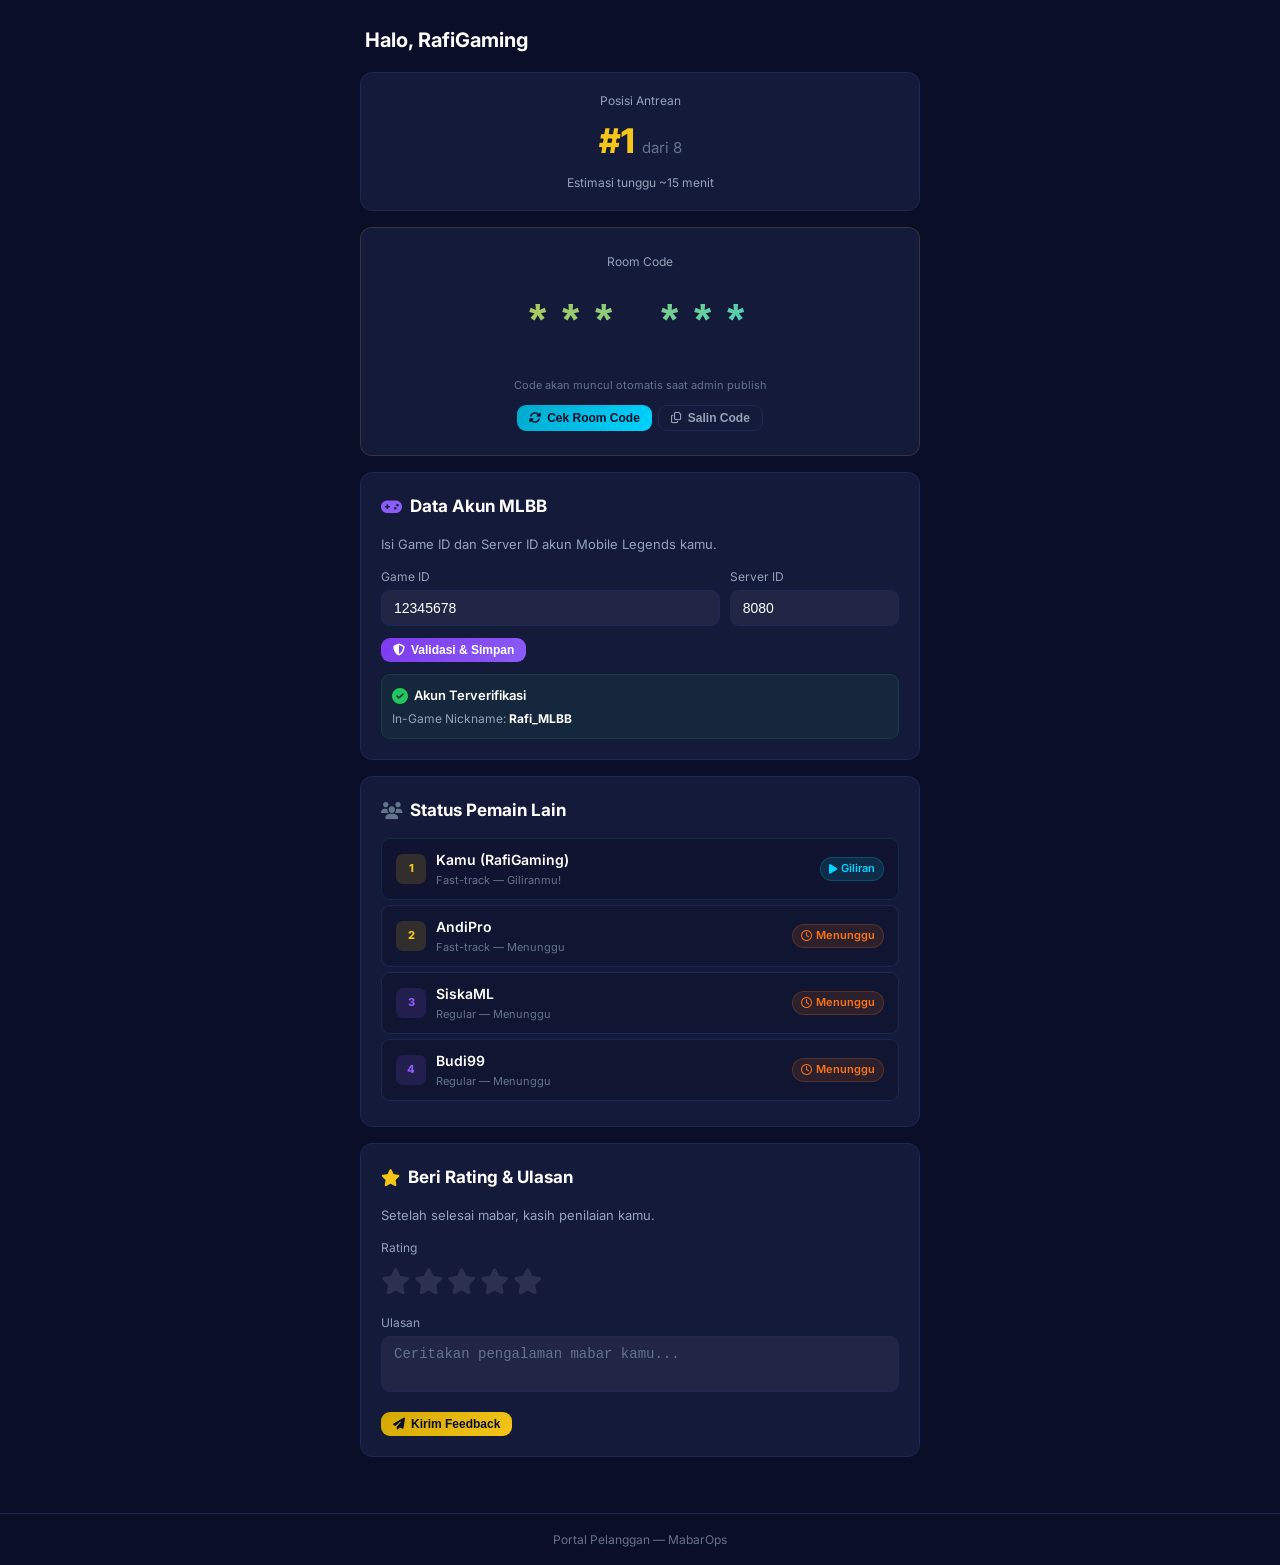
==== customer-portal.html @ 6ec783de "feat: initial MabarOps mockup" ====
<!DOCTYPE html>
<html lang="id">
<head>
  <meta charset="UTF-8"/>
  <meta name="viewport" content="width=device-width,initial-scale=1.0"/>
  <title>Portal - MabarOps</title>
  <link rel="stylesheet" href="css/style.css"/>
  <link rel="stylesheet" href="https://cdnjs.cloudflare.com/ajax/libs/font-awesome/6.5.1/css/all.min.css"/>
  <link href="https://fonts.googleapis.com/css2?family=Inter:wght@400;500;600;700;800&display=swap" rel="stylesheet"/>
</head>
<body>

<div class="page-no-nav">
  <div class="container" style="max-width:600px;">

    <div style="margin-bottom:16px;">
      <h1 style="font-size:20px;font-weight:700;"><i class="fa-solid fa-hand-wave" style="color:var(--gold);"></i> Halo, RafiGaming</h1>
    </div>

    <div class="card" style="text-align:center;padding:18px;">
      <p style="font-size:12px;color:var(--text2);">Posisi Antrean</p>
      <div style="font-size:34px;font-weight:800;color:var(--gold);margin:4px 0;">#1 <span style="font-size:15px;font-weight:400;color:var(--text3);">dari 8</span></div>
      <p style="font-size:12px;color:var(--text2);">Estimasi tunggu ~15 menit</p>
    </div>

    <div class="card" style="text-align:center;padding:24px 18px;border-color:rgb(245 197 24 / 0.15);">
      <p style="font-size:12px;color:var(--text2);margin-bottom:6px;">Room Code</p>
      <div class="room-code-big room-code-display" style="font-size:44px;">*** ***</div>
      <p style="font-size:11px;color:var(--text3);margin:6px 0 10px;">Code akan muncul otomatis saat admin publish</p>
      <div style="display:flex;gap:6px;justify-content:center;">
        <button class="btn btn-cyan btn-sm" onclick="document.querySelectorAll('.room-code-display').forEach(function(e){e.textContent='789 012';});toast('Room Code: 789012','success')"><i class="fa-solid fa-rotate"></i> Cek Room Code</button>
        <button class="btn btn-outline btn-sm" onclick="copyText('789012')"><i class="fa-regular fa-copy"></i> Salin Code</button>
      </div>
    </div>

    <div class="card">
      <div class="section-title"><i class="fa-solid fa-gamepad" style="color:var(--purple);"></i> Data Akun MLBB</div>
      <p class="section-sub">Isi Game ID dan Server ID akun Mobile Legends kamu.</p>
      <div class="grid-form-2">
        <div>
          <label style="font-size:12px;color:var(--text2);display:block;margin-bottom:4px;">Game ID</label>
          <input type="text" value="12345678" placeholder="Game ID" class="input" maxlength="10"/>
        </div>
        <div>
          <label style="font-size:12px;color:var(--text2);display:block;margin-bottom:4px;">Server ID</label>
          <input type="number" value="8080" placeholder="Server ID" class="input" maxlength="5" oninput="if(this.value.length>5)this.value=this.value.slice(0,5)"/>
        </div>
      </div>
      <button class="btn btn-purple btn-sm" style="margin-top:12px;" onclick="
        document.getElementById('validasiHasil').classList.remove('hidden');
        toast('Akun tervalidasi — Nick: Rafi_MLBB','success');
      "><i class="fa-solid fa-shield-halved"></i> Validasi &amp; Simpan</button>

      <div id="validasiHasil" class="hidden" style="margin-top:12px;padding:10px;border-radius:9px;background:rgb(34 197 94 / 0.08);border:1px solid rgb(34 197 94 / 0.15);">
        <div style="display:flex;align-items:center;gap:6px;">
          <i class="fa-solid fa-check-circle" style="color:var(--green);"></i>
          <span style="font-size:13px;font-weight:600;">Akun Terverifikasi</span>
        </div>
        <p style="font-size:12px;color:var(--text2);margin-top:3px;">In-Game Nickname: <strong style="color:#fff;">Rafi_MLBB</strong></p>
      </div>
    </div>

    <div class="card">
      <div class="section-title"><i class="fa-solid fa-users" style="color:var(--text3);"></i> Status Pemain Lain</div>
      <div class="queue-row" style="border-color:rgb(0 212 255 / 0.12);">
        <div class="queue-pos queue-pos-ft">1</div>
        <div class="queue-info">
          <div class="queue-name">Kamu (RafiGaming)</div>
          <div class="queue-meta">Fast-track — Giliranmu!</div>
        </div>
        <span class="badge badge-playing"><i class="fa-solid fa-play"></i> Giliran</span>
      </div>
      <div class="queue-row">
        <div class="queue-pos queue-pos-ft">2</div>
        <div class="queue-info">
          <div class="queue-name">AndiPro</div>
          <div class="queue-meta">Fast-track — Menunggu</div>
        </div>
        <span class="badge badge-waiting"><i class="fa-regular fa-clock"></i> Menunggu</span>
      </div>
      <div class="queue-row">
        <div class="queue-pos queue-pos-rg">3</div>
        <div class="queue-info">
          <div class="queue-name">SiskaML</div>
          <div class="queue-meta">Regular — Menunggu</div>
        </div>
        <span class="badge badge-waiting"><i class="fa-regular fa-clock"></i> Menunggu</span>
      </div>
      <div class="queue-row">
        <div class="queue-pos queue-pos-rg">4</div>
        <div class="queue-info">
          <div class="queue-name">Budi99</div>
          <div class="queue-meta">Regular — Menunggu</div>
        </div>
        <span class="badge badge-waiting"><i class="fa-regular fa-clock"></i> Menunggu</span>
      </div>
    </div>

    <div class="card">
      <div class="section-title"><i class="fa-solid fa-star" style="color:var(--gold);"></i> Beri Rating &amp; Ulasan</div>
      <p class="section-sub">Setelah selesai mabar, kasih penilaian kamu.</p>

      <div style="margin-bottom:10px;">
        <p style="font-size:12px;color:var(--text2);margin-bottom:4px;">Rating</p>
        <div class="stars" id="starRating">
          <span><i class="fa-solid fa-star"></i></span>
          <span><i class="fa-solid fa-star"></i></span>
          <span><i class="fa-solid fa-star"></i></span>
          <span><i class="fa-solid fa-star"></i></span>
          <span><i class="fa-solid fa-star"></i></span>
        </div>
      </div>

      <div style="margin-bottom:10px;">
        <p style="font-size:12px;color:var(--text2);margin-bottom:4px;">Ulasan</p>
        <textarea class="input" placeholder="Ceritakan pengalaman mabar kamu..." style="height:56px;resize:none;"></textarea>
      </div>

      <button class="btn btn-gold btn-sm" onclick="
        var s = document.querySelectorAll('#starRating .on');
        if(s.length===0){toast('Pilih rating dulu ya','warning');return;}
        toast('Terima kasih feedback-nya!','success');
      "><i class="fa-solid fa-paper-plane"></i> Kirim Feedback</button>
    </div>

  </div>
</div>

<div class="footer">Portal Pelanggan — MabarOps</div>

<script src="js/app.js"></script>
<script>initStars('starRating');</script>
</body>
</html>
---- css/style.css ----
:root {
  --bg: #0A0E27;
  --bg2: #0F1535;
  --card: #141A3A;
  --card-hover: #1A2145;
  --border: #1E2756;
  --gold: #F5C518;
  --gold-dim: #D4A800;
  --cyan: #00D4FF;
  --purple: #8B5CF6;
  --red: #EF4444;
  --green: #22C55E;
  --orange: #F97316;
  --text: #FFFFFF;
  --text2: #94A3B8;
  --text3: #64748B;
}

* { margin:0; padding:0; box-sizing:border-box; }

body {
  background: var(--bg);
  color: var(--text);
  font-family: 'Inter', -apple-system, sans-serif;
  line-height: 1.6;
}

.container { max-width: 960px; margin:0 auto; padding:0 20px; }
.container-wide { max-width: 1200px; margin:0 auto; padding:0 20px; }

.navbar {
  position:fixed; top:0; left:0; right:0; z-index:50;
  background: rgba(10,14,39,0.93);
  backdrop-filter: blur(10px);
  border-bottom: 1px solid rgba(255,255,255,0.05);
  height: 56px;
}
.navbar-inner {
  display:flex; align-items:center; justify-content:space-between;
  max-width:1100px; margin:0 auto; padding:0 16px; height:100%;
}

.page { padding-top: 72px; padding-bottom: 40px; }
.page-no-nav { padding-top: 24px; padding-bottom: 40px; }

.card {
  background: var(--card);
  border: 1px solid var(--border);
  border-radius: 12px;
  padding: 20px;
  margin-bottom: 16px;
}

.section-title {
  font-size: 17px; font-weight:700;
  margin-bottom: 14px;
  display:flex; align-items:center; gap:8px;
}
.section-sub {
  font-size: 13px; color:var(--text2);
  margin-bottom: 12px;
}

.btn {
  display:inline-flex; align-items:center; gap:6px;
  padding: 8px 18px; border-radius: 9px;
  font-size: 13px; font-weight:600;
  border: none; cursor: pointer;
  transition: all 0.15s; text-decoration:none;
}
.btn:active { transform: scale(0.97); }
.btn-gold { background: linear-gradient(135deg, var(--gold-dim), var(--gold)); color: var(--bg); }
.btn-cyan { background: linear-gradient(135deg, #00A8CC, var(--cyan)); color: var(--bg); }
.btn-purple { background: linear-gradient(135deg, #7C3AED, var(--purple)); color: #fff; }
.btn-outline { background: transparent; border:1px solid var(--border); color: var(--text2); }
.btn-outline:hover { background: rgba(255,255,255,0.04); }
.btn-sm { padding: 5px 12px; font-size: 12px; }
.btn-block { width:100%; justify-content:center; }
.btn-danger { background: var(--red); color: #fff; }

.toggle-group { display:flex; align-items:center; gap:10px; }
.toggle {
  position:relative; width:46px; height:24px; flex-shrink:0;
  cursor:pointer;
}
.toggle input { opacity:0; width:0; height:0; }
.toggle-slider {
  position:absolute; inset:0;
  background: rgba(255,255,255,0.12);
  border-radius:999px; transition:0.3s;
}
.toggle-slider::before {
  content:''; position:absolute;
  height:18px; width:18px; left:3px; bottom:3px;
  background:#fff; border-radius:50%; transition:0.3s;
}
.toggle input:checked + .toggle-slider {
  background: linear-gradient(135deg, var(--green), var(--cyan));
}
.toggle input:checked + .toggle-slider::before { transform: translateX(22px); }

.badge {
  display:inline-flex; align-items:center; gap:4px;
  padding:2px 8px; border-radius:999px;
  font-size: 11px; font-weight:600;
}
.badge-waiting { background:rgb(249 115 22 / 0.12); color:var(--orange); border:1px solid rgb(249 115 22 / 0.2); }
.badge-playing { background:rgb(0 212 255 / 0.12); color:var(--cyan); border:1px solid rgb(0 212 255 / 0.2); }
.badge-done { background:rgb(34 197 94 / 0.12); color:var(--green); border:1px solid rgb(34 197 94 / 0.2); }

.input {
  background: rgba(255,255,255,0.05);
  border: 1px solid var(--border);
  border-radius: 9px;
  padding: 9px 12px;
  color: var(--text);
  font-size: 14px;
  outline: none;
  width: 100%;
  transition:0.2s;
}
.input:focus { border-color:var(--cyan); box-shadow:0 0 0 2px rgb(0 212 255 / 0.1); }
.input::placeholder { color: var(--text3); }

.stat-row { display:grid; gap: 10px; }
.stat-row-3 { grid-template-columns: repeat(3, 1fr); }
.stat-row-4 { grid-template-columns: repeat(4, 1fr); }
.stat-box {
  background: var(--card);
  border: 1px solid var(--border);
  border-radius: 10px;
  padding: 14px;
  text-align: center;
}
.stat-val { font-size: 22px; font-weight: 800; }
.stat-lbl { font-size: 11px; color: var(--text3); margin-top: 2px; }

.queue-row {
  display:flex; align-items:center; gap:10px;
  padding: 10px 14px;
  background: rgba(10,14,39,0.4);
  border: 1px solid var(--border);
  border-radius: 9px;
  margin-bottom: 5px;
  cursor: default;
  transition: 0.15s;
}
.queue-row:hover { border-color: rgba(255,255,255,0.1); }
.queue-row.dragging { opacity: 0.5; }
.queue-row.drag-over { border-color: var(--cyan); background: rgb(0 212 255 / 0.05); }
.queue-pos {
  width: 30px; height: 30px; border-radius: 7px;
  display:flex; align-items:center; justify-content:center;
  font-size: 11px; font-weight:800; flex-shrink:0;
}
.queue-pos-ft { background: rgb(245 197 24 / 0.15); color: var(--gold); }
.queue-pos-rg { background: rgb(139 92 246 / 0.15); color: var(--purple); }
.queue-info { flex:1; min-width:0; }
.queue-name { font-size: 14px; font-weight:600; }
.queue-meta { font-size: 11px; color: var(--text3); display:flex; gap:6px; flex-wrap:wrap; }
.queue-actions { display:flex; gap:4px; flex-shrink:0; }

.move-buttons { display:flex; flex-direction:column; gap:2px; flex-shrink:0; }
.move-buttons .btn { padding:3px 5px; font-size:10px; min-width:26px; justify-content:center; }

.room-code-big {
  font-family: 'Courier New', monospace;
  font-size: 36px; font-weight:800;
  letter-spacing: 0.15em; text-align:center;
  background: linear-gradient(135deg, var(--gold), var(--cyan));
  -webkit-background-clip: text;
  -webkit-text-fill-color: transparent;
  background-clip: text;
  padding: 12px;
}

.stars { display:flex; gap:4px; }
.stars span {
  font-size: 26px; cursor:pointer;
  color: rgba(255,255,255,0.1);
  transition: 0.15s; user-select:none;
}
.stars span.on { color: var(--gold); }

.hr { height:1px; background:var(--border); margin:16px 0; }

.toast {
  position:fixed; top:12px; right:12px; z-index:999;
  padding: 10px 16px; border-radius:9px;
  background: var(--card); border:1px solid var(--border);
  box-shadow: 0 6px 20px rgb(0 0 0 / 0.5);
  font-size: 13px; color: #fff;
  animation: slideIn 0.25s ease-out;
  max-width: 320px;
}
.toast-success { border-left: 3px solid var(--green); }
.toast-warning { border-left: 3px solid var(--orange); }
.toast-danger { border-left: 3px solid var(--red); }

@keyframes slideIn {
  from { opacity:0; transform:translateY(-8px); }
  to { opacity:1; transform:translateY(0); }
}

::-webkit-scrollbar { width:4px; }
::-webkit-scrollbar-track { background:transparent; }
::-webkit-scrollbar-thumb { background:var(--border); border-radius:2px; }

.chart { display:flex; align-items:flex-end; gap:4px; height:120px; padding:0 4px; }
.chart-bar {
  flex:1; border-radius: 4px 4px 0 0;
  background: linear-gradient(180deg, var(--gold), var(--gold-dim));
  min-height: 4px; position:relative;
  transition: 0.3s;
}
.chart-bar.none { background: rgba(255,255,255,0.06); }
.chart-labels { display:flex; gap:4px; margin-top:6px; }
.chart-labels span { flex:1; text-align:center; font-size:9px; color:var(--text3); }

.grid-3 { display:grid; grid-template-columns: 1fr 1fr 1fr; gap:12px; }
.grid-4 { display:grid; grid-template-columns: 1fr 1fr 1fr 1fr; gap:12px; }
.grid-2 { display:grid; grid-template-columns: 1fr 1fr; gap:12px; }
.grid-auto { display:grid; grid-template-columns: 2fr 1fr; gap:10px; }
.grid-form-3 { display:grid; grid-template-columns: 1fr 1fr 1fr auto; gap:8px; }
.grid-form-2 { display:grid; grid-template-columns: 2fr 1fr; gap:10px; }

.footer {
  border-top: 1px solid var(--border);
  padding: 16px 0; text-align:center;
  font-size: 12px; color: var(--text3);
}

@media (max-width: 600px) {
  .stat-row-3, .stat-row-4 { grid-template-columns: repeat(2, 1fr); }
  .room-code-big { font-size: 28px; }

  .queue-row { flex-wrap: wrap; gap:4px; padding:6px 8px; align-items:stretch; }
  .queue-row .move-buttons { flex-direction:column; gap:1px; }
  .queue-row .move-buttons .btn { padding:2px 4px; font-size:8px; min-width:20px; }
  .queue-info { min-width:0; flex:1; }
  .queue-name { font-size:11px; }
  .queue-meta { font-size:9px; flex-direction:row; gap:3px; align-items:center; }
  .queue-meta span { white-space:nowrap; overflow:hidden; text-overflow:ellipsis; max-width:120px; }
  .queue-meta .btn { padding:0 3px; font-size:7px; }
  .badge { display:none; }
  .queue-actions { width:100%; justify-content:flex-end; margin-top:1px; padding-top:2px; border-top:1px solid rgba(255,255,255,0.04); }
  .queue-actions .btn { padding:3px 8px; font-size:10px; }

  .navbar-inner { padding: 0 12px; }
  .section-title { font-size: 15px; }

  .grid-3 { grid-template-columns: 1fr !important; }
  .grid-4 { grid-template-columns: 1fr 1fr !important; }
  .grid-2 { grid-template-columns: 1fr !important; }
  .grid-auto { grid-template-columns: 1fr !important; }
  .grid-form-3 { grid-template-columns: 1fr 1fr !important; }
}

@media (max-width: 400px) {
  .stat-row-3, .stat-row-4 { grid-template-columns: 1fr 1fr; }
  .btn { padding: 6px 12px; font-size: 12px; }
  .card { padding: 14px; }
  .grid-form-3 { grid-template-columns: 1fr !important; }
}
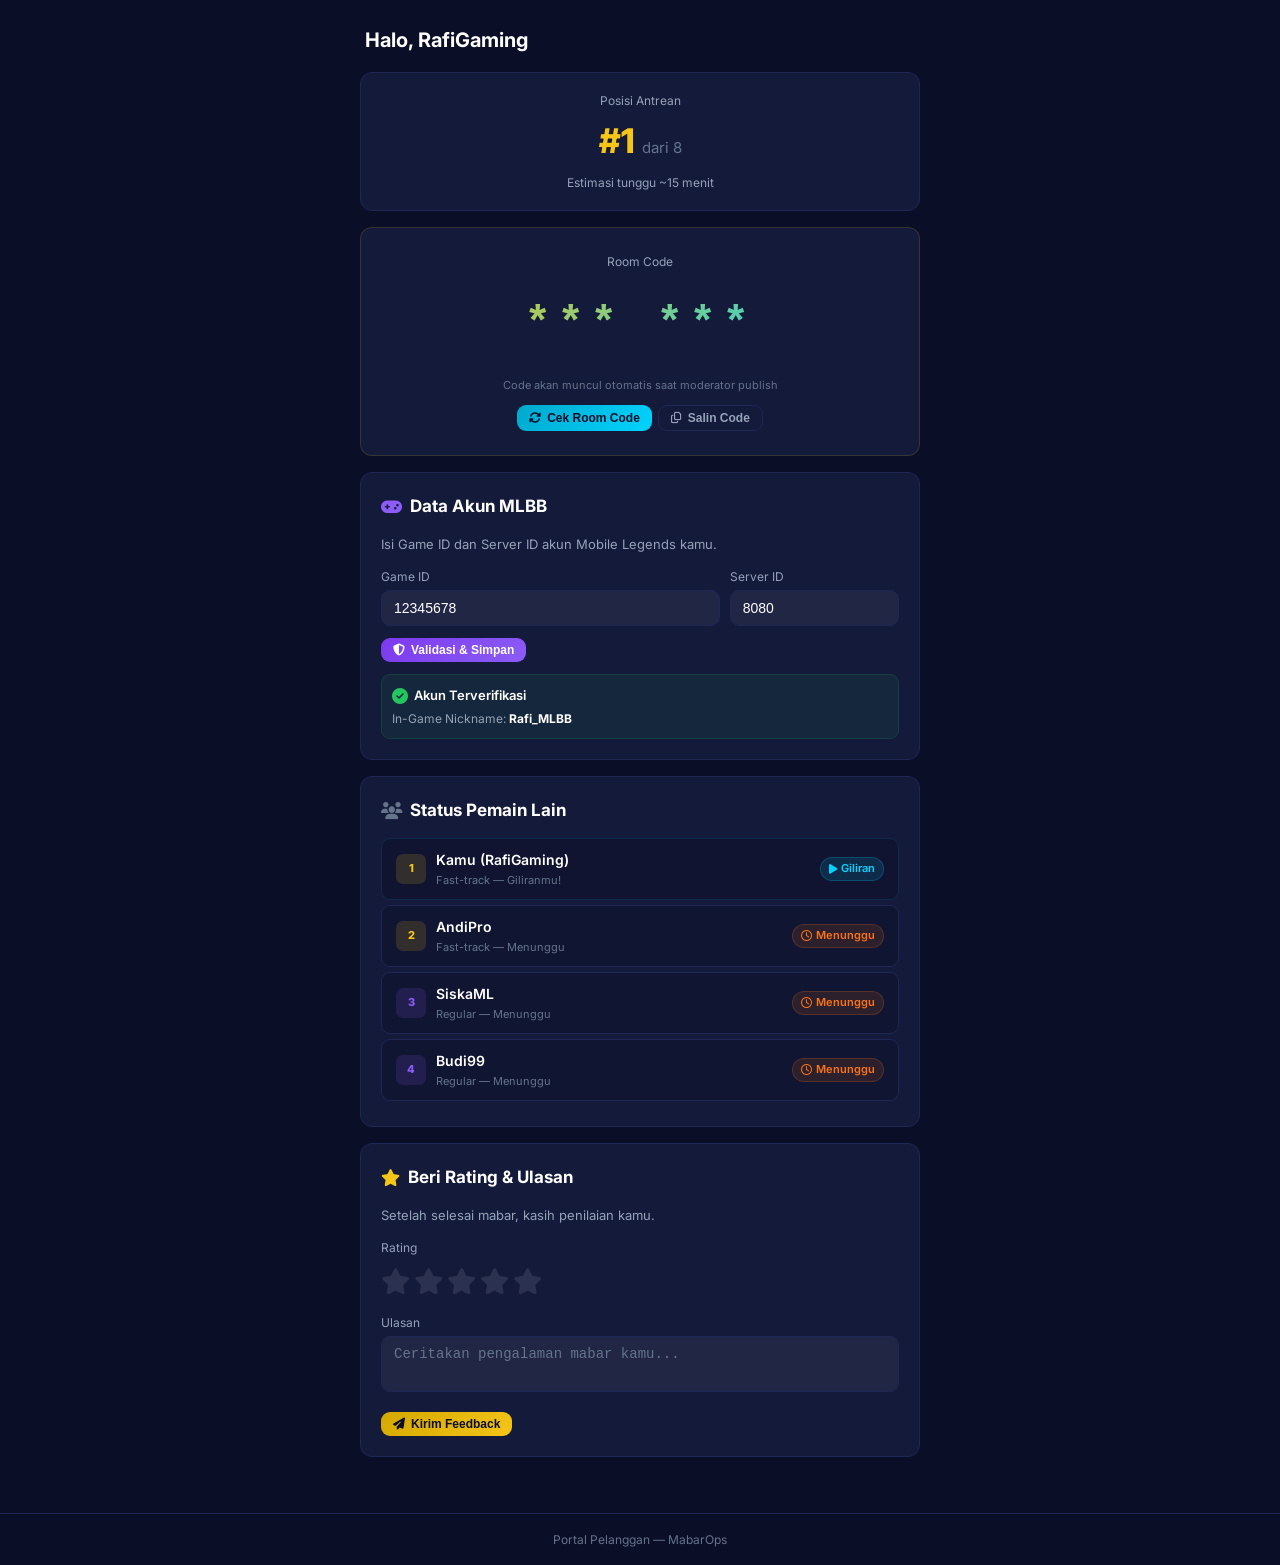
==== commit 5ee2f8f5: "refactor: rename admin -> moderator across all pages" ====
--- a/customer-portal.html
+++ b/customer-portal.html
@@ -26,7 +26,7 @@
     <div class="card" style="text-align:center;padding:24px 18px;border-color:rgb(245 197 24 / 0.15);">
       <p style="font-size:12px;color:var(--text2);margin-bottom:6px;">Room Code</p>
       <div class="room-code-big room-code-display" style="font-size:44px;">*** ***</div>
-      <p style="font-size:11px;color:var(--text3);margin:6px 0 10px;">Code akan muncul otomatis saat admin publish</p>
+      <p style="font-size:11px;color:var(--text3);margin:6px 0 10px;">Code akan muncul otomatis saat moderator publish</p>
       <div style="display:flex;gap:6px;justify-content:center;">
         <button class="btn btn-cyan btn-sm" onclick="document.querySelectorAll('.room-code-display').forEach(function(e){e.textContent='789 012';});toast('Room Code: 789012','success')"><i class="fa-solid fa-rotate"></i> Cek Room Code</button>
         <button class="btn btn-outline btn-sm" onclick="copyText('789012')"><i class="fa-regular fa-copy"></i> Salin Code</button>
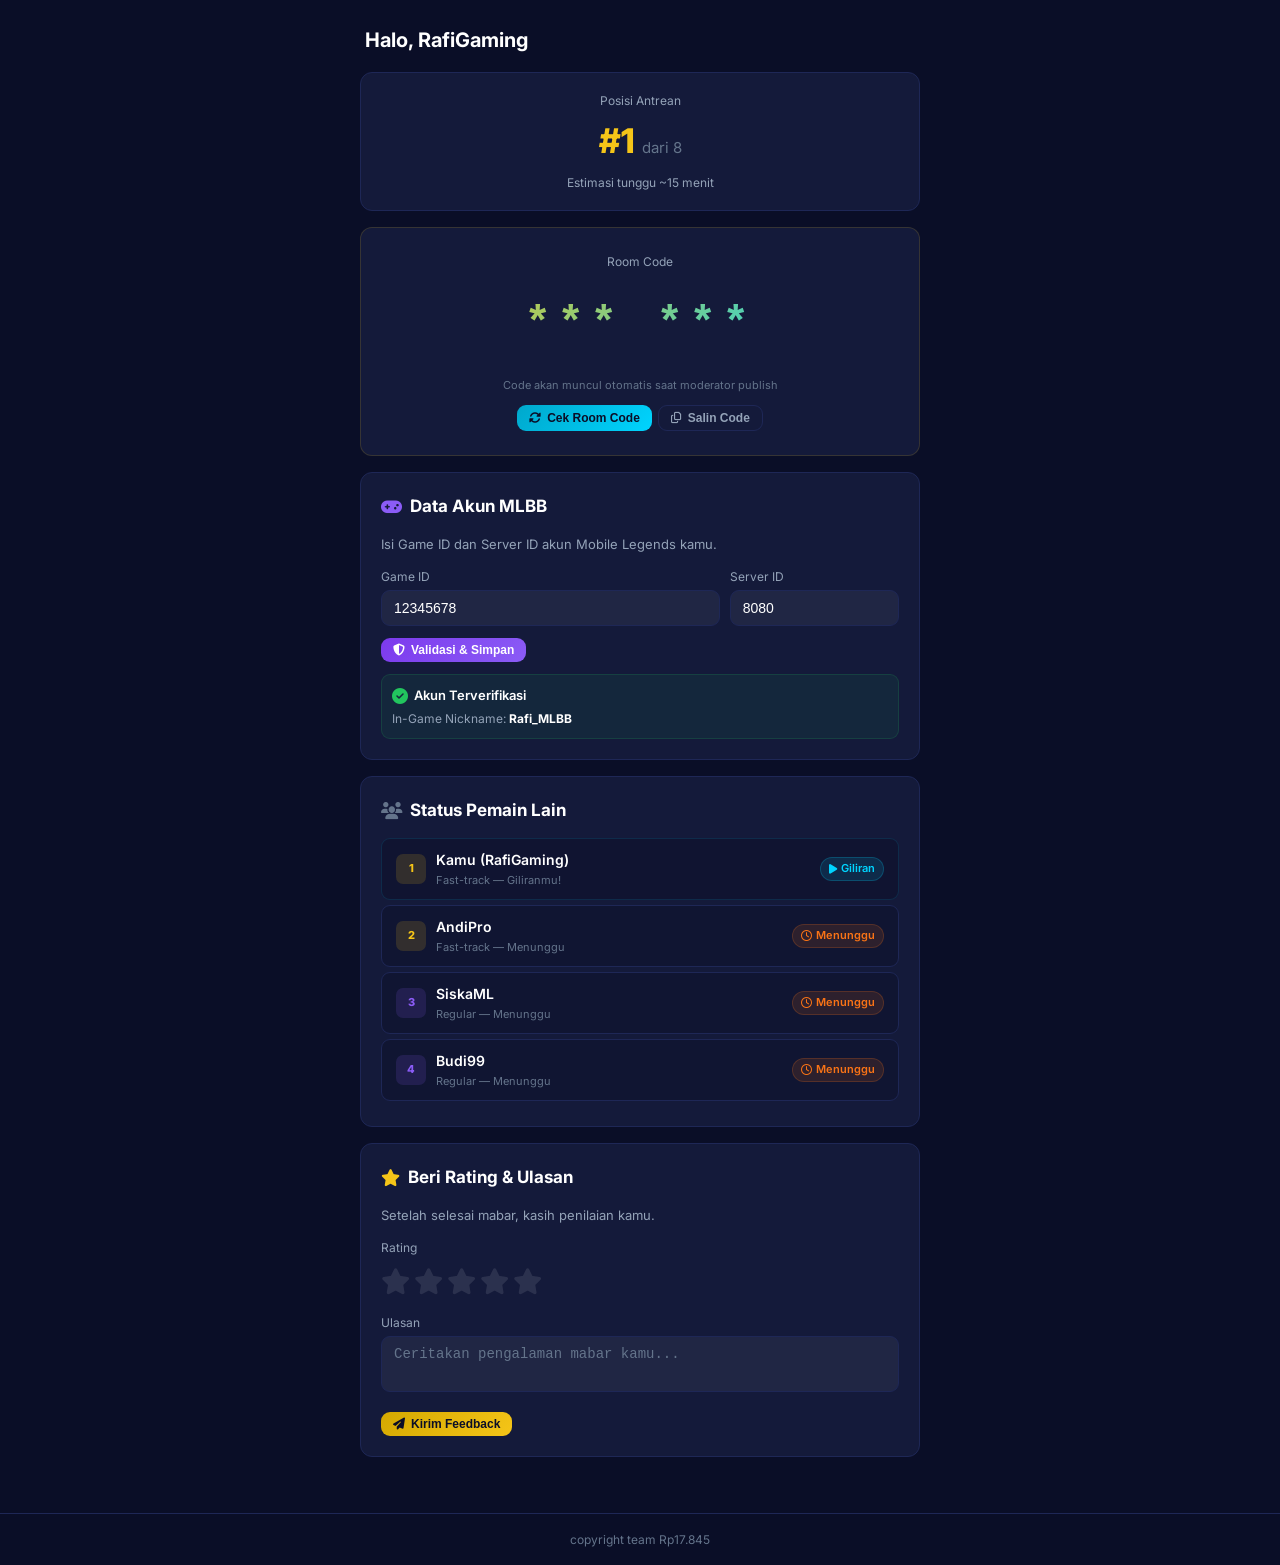
==== commit d147f3bb: "fix: update footer text to standardize copyright notice across all pages" ====
--- a/customer-portal.html
+++ b/customer-portal.html
@@ -126,7 +126,7 @@
   </div>
 </div>
 
-<div class="footer">Portal Pelanggan — MabarOps</div>
+<div class="footer">copyright team Rp17.845</div>
 
 <script src="js/app.js"></script>
 <script>initStars('starRating');</script>
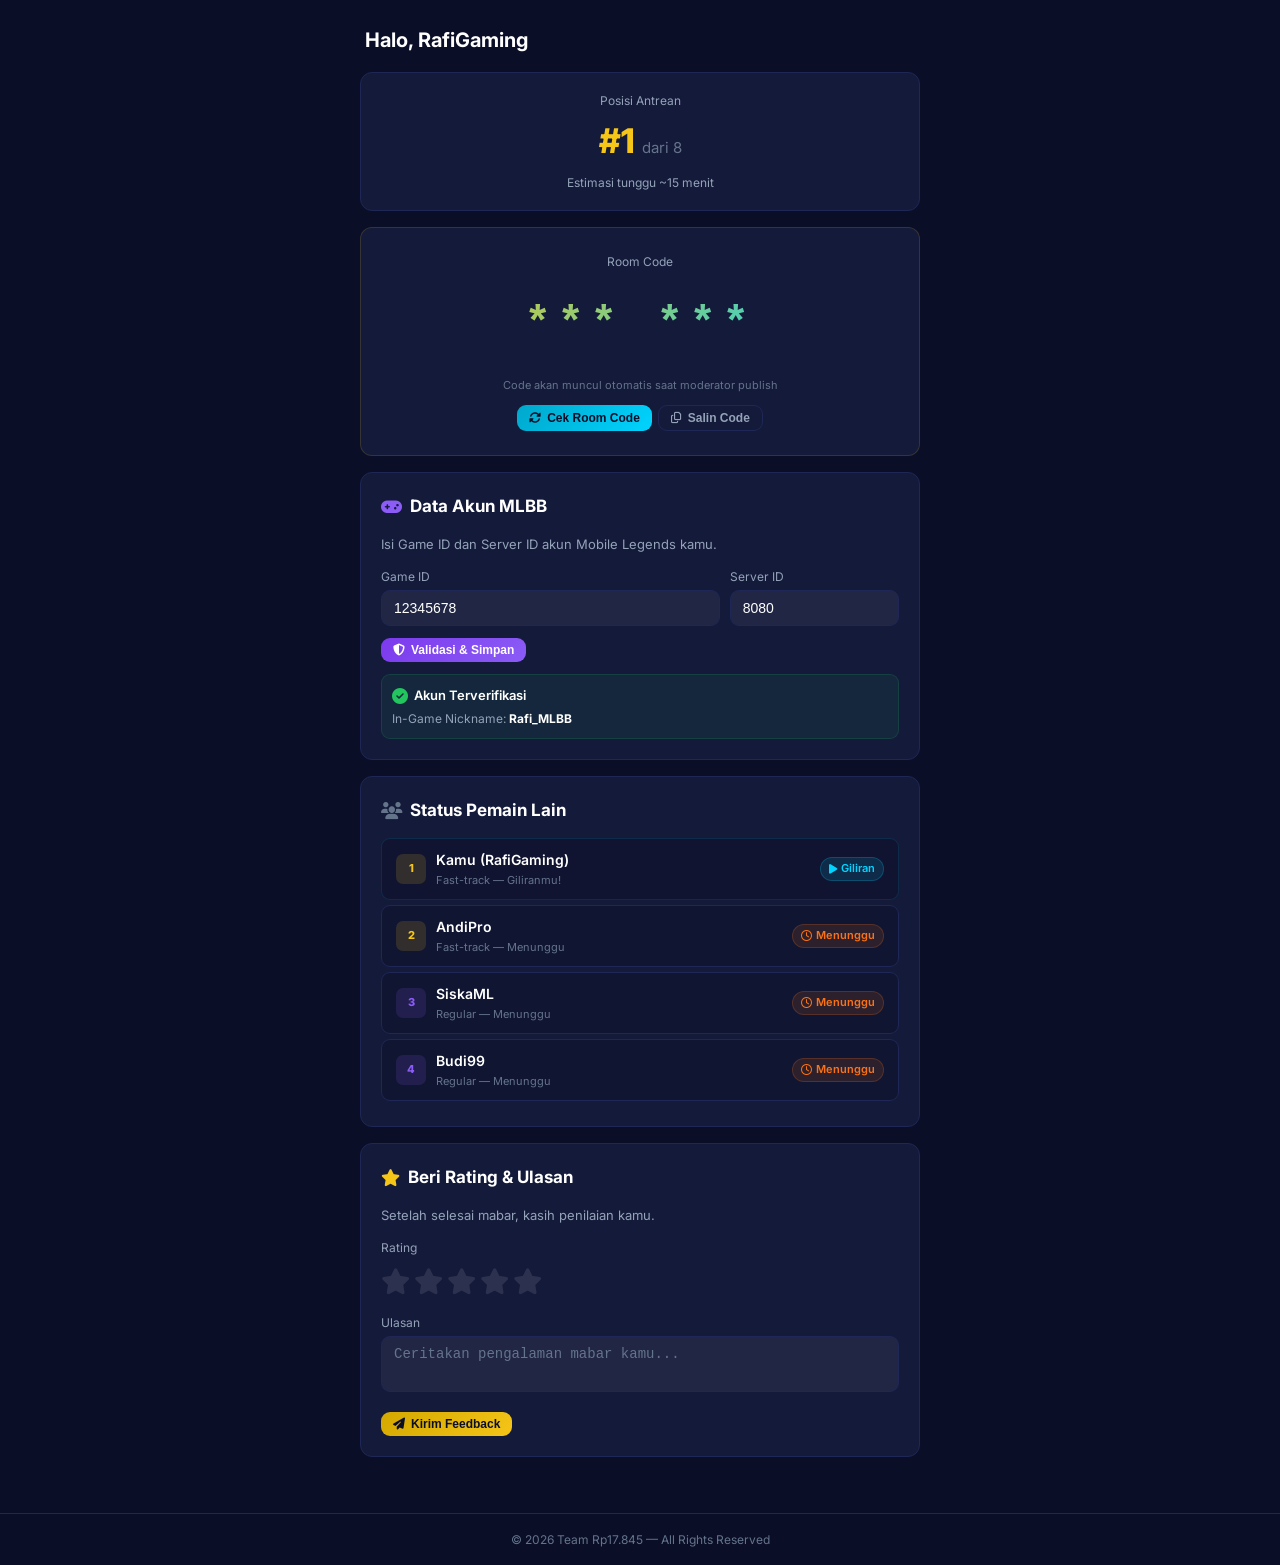
==== commit b18f8176: "fix: standardize copyright notice in footer across all pages" ====
--- a/customer-portal.html
+++ b/customer-portal.html
@@ -126,7 +126,7 @@
   </div>
 </div>
 
-<div class="footer">copyright team Rp17.845</div>
+<div class="footer">© 2026 Team Rp17.845 — All Rights Reserved</div>
 
 <script src="js/app.js"></script>
 <script>initStars('starRating');</script>
